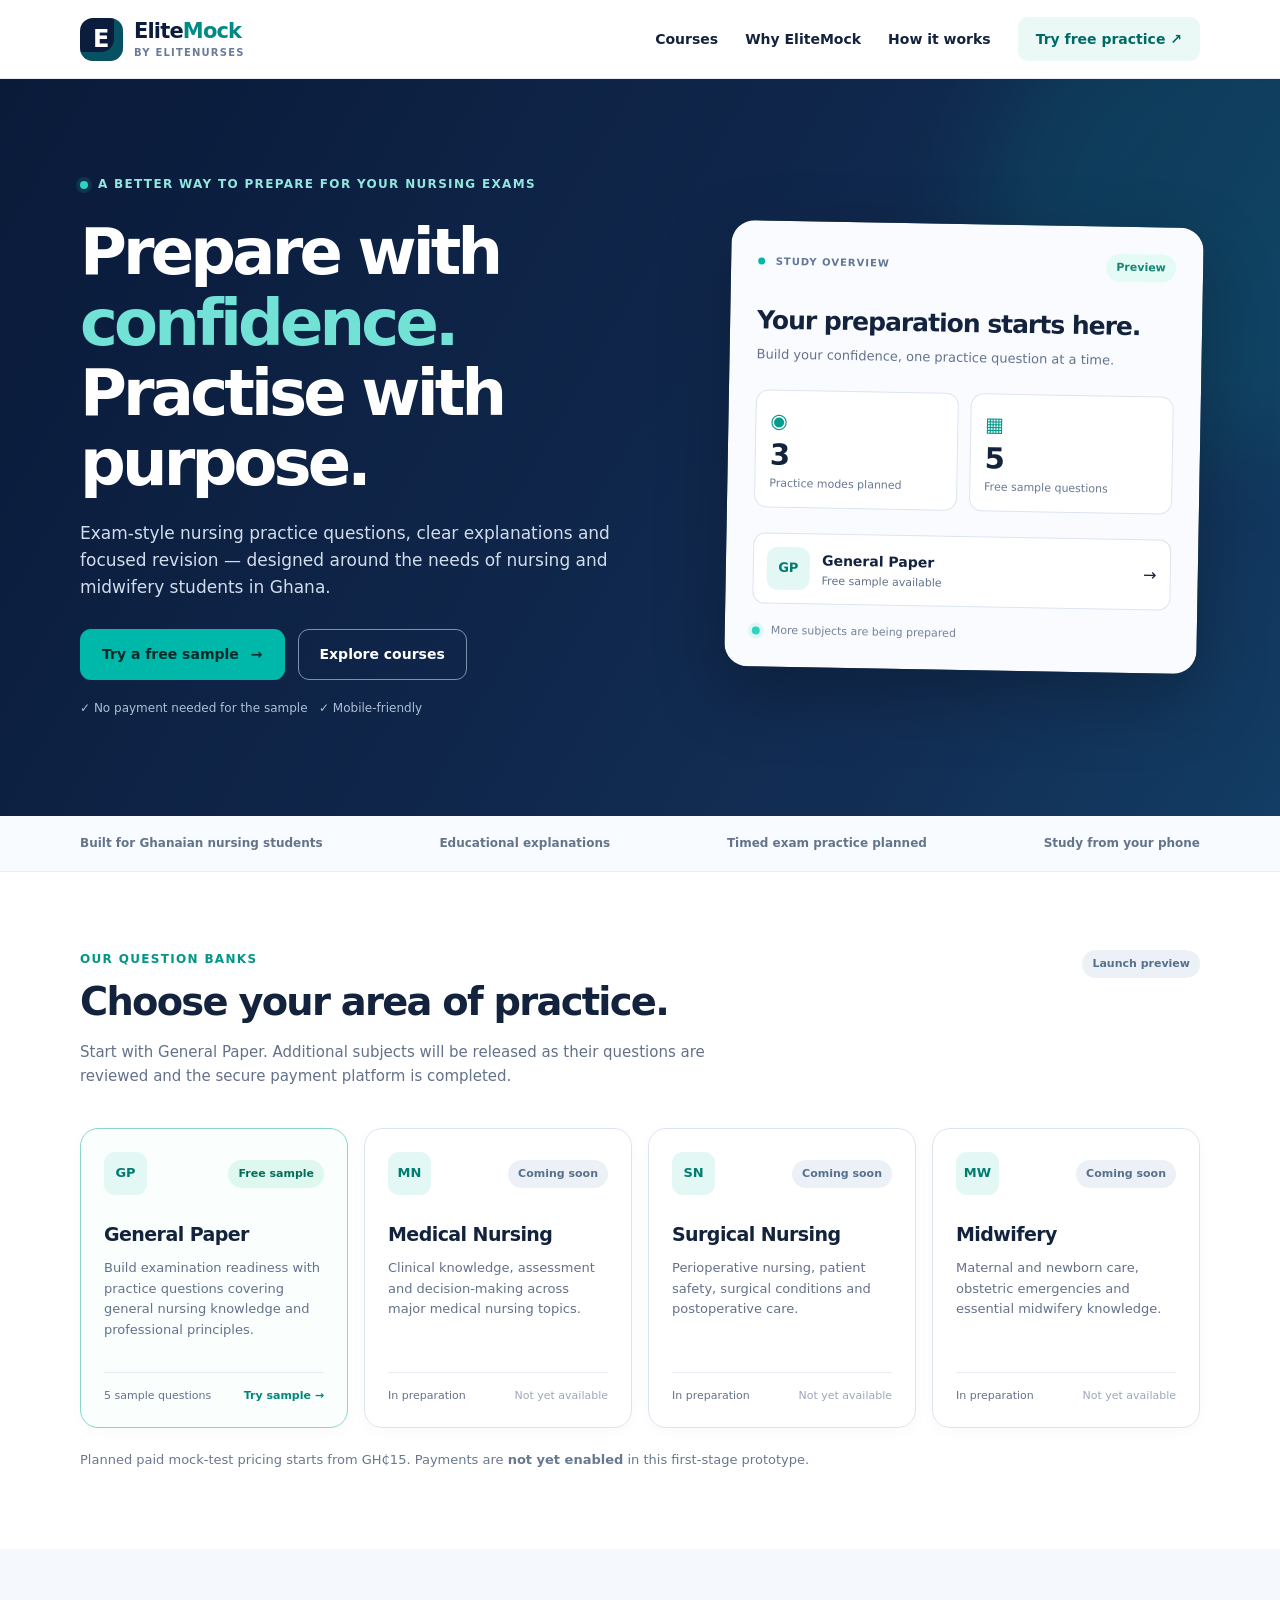
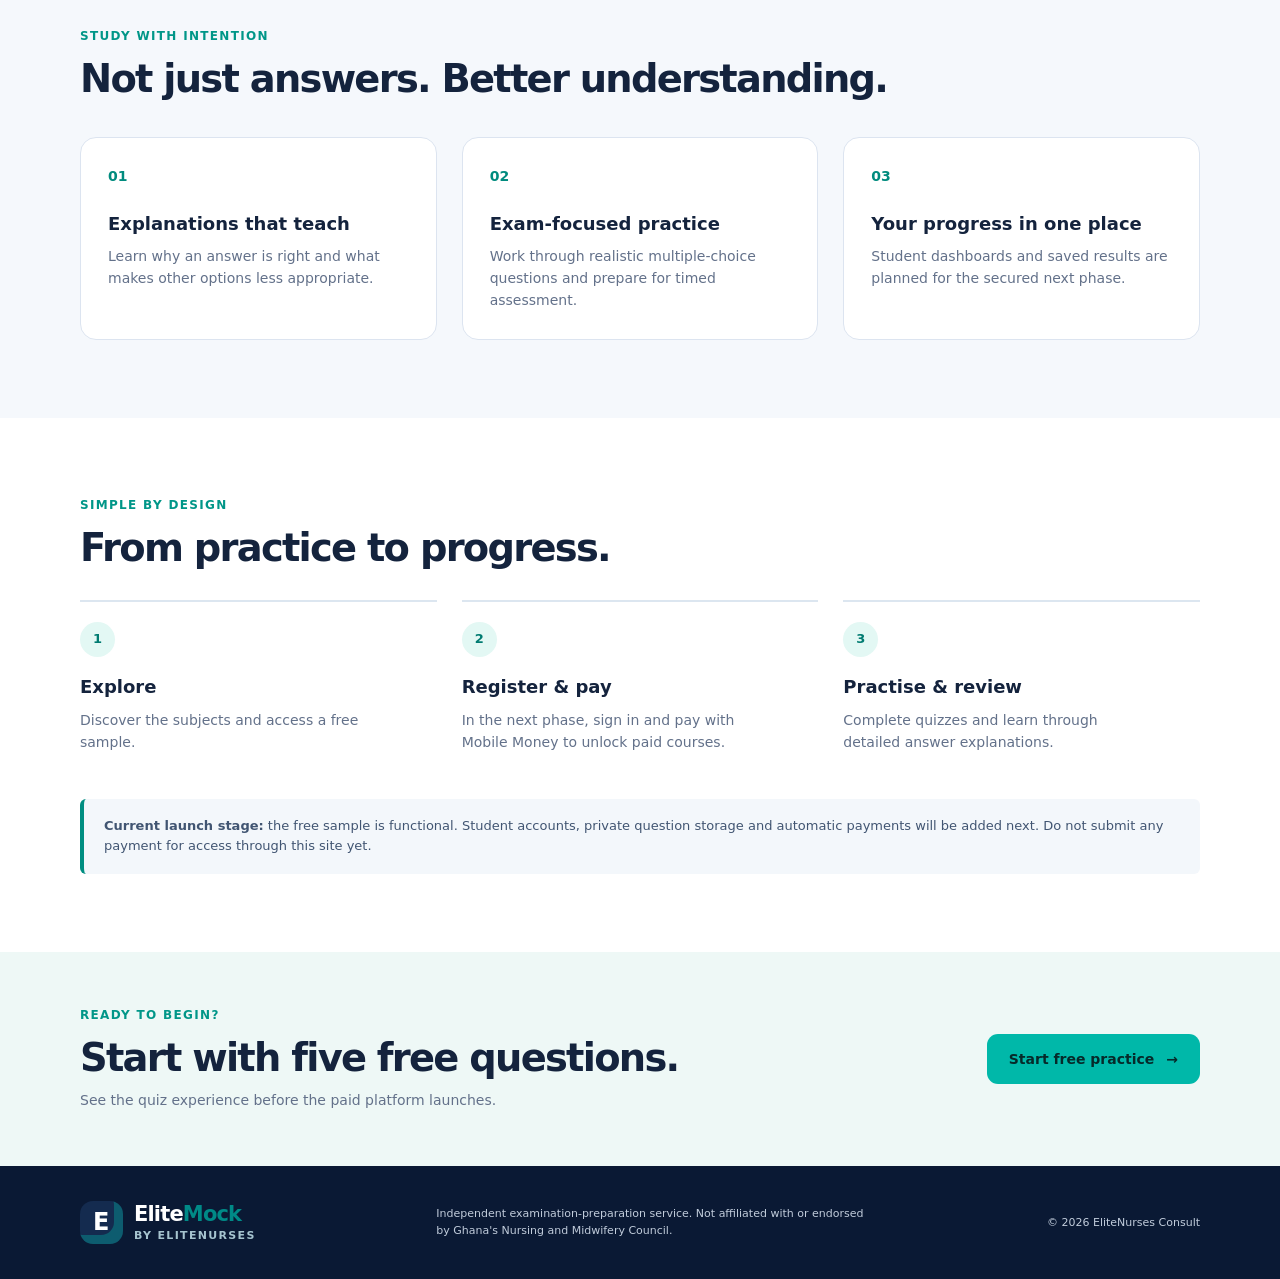
==== index.html @ 4fdc1e27 "uploaded the codes" ====
<!DOCTYPE html>
<html lang="en">
<head>
  <meta charset="UTF-8" />
  <meta name="viewport" content="width=device-width, initial-scale=1" />
  <meta name="description" content="EliteMock by EliteNurses: independent nursing licensure examination preparation with practice questions, explanations and timed mock tests." />
  <meta name="theme-color" content="#0b1c3c" />
  <title>EliteMock | Nursing Examination Practice</title>
  <link rel="stylesheet" href="style.css" />
  <script src="site.js" defer></script>
</head>
<body>
  <a class="skip-link" href="#main">Skip to content</a>
  <header class="site-header">
    <div class="wrap nav-row">
      <a class="brand" href="./index.html" aria-label="EliteMock home"><span class="brand-mark" aria-hidden="true">E</span><span class="brand-name">Elite<span>Mock</span><small>by EliteNurses</small></span></a>
      <button class="menu-toggle" type="button" aria-label="Toggle navigation" aria-expanded="false" aria-controls="main-nav"><span></span><span></span><span></span></button>
      <nav id="main-nav" class="nav-links" aria-label="Main navigation">
        <a href="#courses">Courses</a>
        <a href="#why-us">Why EliteMock</a>
        <a href="#how-it-works">How it works</a>
        <a class="nav-cta" href="./demo.html">Try free practice <span aria-hidden="true">↗</span></a>
      </nav>
    </div>
  </header>

  <main id="main">
    <section class="hero">
      <div class="wrap hero-grid">
        <div>
          <p class="eyebrow"><span class="status-dot"></span> A better way to prepare for your nursing exams</p>
          <h1>Prepare with <em>confidence.</em> Practise with purpose.</h1>
          <p class="hero-description">Exam-style nursing practice questions, clear explanations and focused revision — designed around the needs of nursing and midwifery students in Ghana.</p>
          <div class="hero-actions"><a class="btn btn-primary" href="./demo.html">Try a free sample <span aria-hidden="true">→</span></a><a class="btn btn-outline-light" href="#courses">Explore courses</a></div>
          <p class="hero-note"><span aria-hidden="true">✓</span> No payment needed for the sample&nbsp;&nbsp; <span aria-hidden="true">✓</span> Mobile-friendly</p>
        </div>
        <div class="hero-card" aria-label="Preview of EliteMock student study dashboard">
          <div class="demo-top"><span class="demo-identity"><span class="demo-dot"></span> STUDY OVERVIEW</span><span class="demo-status">Preview</span></div>
          <div class="demo-welcome">Your preparation starts here.</div>
          <div class="demo-muted">Build your confidence, one practice question at a time.</div>
          <div class="metric-grid">
            <div class="metric"><span class="metric-icon">◉</span><strong>3</strong><span>Practice modes planned</span></div>
            <div class="metric"><span class="metric-icon">▦</span><strong>5</strong><span>Free sample questions</span></div>
          </div>
          <div class="preview-course"><div class="preview-icon">GP</div><div><strong>General Paper</strong><small>Free sample available</small></div><span class="preview-chevron">→</span></div>
          <div class="demo-bottom"><span class="pulse"></span> More subjects are being prepared</div>
        </div>
      </div>
      <div class="hero-glow" aria-hidden="true"></div>
    </section>

    <section class="trust-strip" aria-label="EliteMock advantages"><div class="wrap trust-grid"><span>Built for Ghanaian nursing students</span><span>Educational explanations</span><span>Timed exam practice planned</span><span>Study from your phone</span></div></section>

    <section id="courses" class="section wrap">
      <div class="section-head"><div><p class="section-tag">OUR QUESTION BANKS</p><h2>Choose your area of practice.</h2><p class="section-description">Start with General Paper. Additional subjects will be released as their questions are reviewed and the secure payment platform is completed.</p></div><span class="section-pill">Launch preview</span></div>
      <div class="course-grid">
        <article class="course-card featured-course"><div class="course-heading"><span class="course-icon">GP</span><span class="course-badge live">Free sample</span></div><h3>General Paper</h3><p>Build examination readiness with practice questions covering general nursing knowledge and professional principles.</p><div class="course-footer"><span>5 sample questions</span><a href="./demo.html" class="course-action">Try sample <span aria-hidden="true">→</span></a></div></article>
        <article class="course-card"><div class="course-heading"><span class="course-icon">MN</span><span class="course-badge">Coming soon</span></div><h3>Medical Nursing</h3><p>Clinical knowledge, assessment and decision-making across major medical nursing topics.</p><div class="course-footer"><span>In preparation</span><span class="text-muted">Not yet available</span></div></article>
        <article class="course-card"><div class="course-heading"><span class="course-icon">SN</span><span class="course-badge">Coming soon</span></div><h3>Surgical Nursing</h3><p>Perioperative nursing, patient safety, surgical conditions and postoperative care.</p><div class="course-footer"><span>In preparation</span><span class="text-muted">Not yet available</span></div></article>
        <article class="course-card"><div class="course-heading"><span class="course-icon">MW</span><span class="course-badge">Coming soon</span></div><h3>Midwifery</h3><p>Maternal and newborn care, obstetric emergencies and essential midwifery knowledge.</p><div class="course-footer"><span>In preparation</span><span class="text-muted">Not yet available</span></div></article>
      </div>
      <p class="course-note">Planned paid mock-test pricing starts from GH₵15. Payments are <strong>not yet enabled</strong> in this first-stage prototype.</p>
    </section>

    <section id="why-us" class="section section-soft"><div class="wrap"><p class="section-tag">STUDY WITH INTENTION</p><h2>Not just answers. Better understanding.</h2><div class="feature-grid"><div class="feature"><div class="feature-symbol">01</div><h3>Explanations that teach</h3><p>Learn why an answer is right and what makes other options less appropriate.</p></div><div class="feature"><div class="feature-symbol">02</div><h3>Exam-focused practice</h3><p>Work through realistic multiple-choice questions and prepare for timed assessment.</p></div><div class="feature"><div class="feature-symbol">03</div><h3>Your progress in one place</h3><p>Student dashboards and saved results are planned for the secured next phase.</p></div></div></div></section>

    <section id="how-it-works" class="section wrap"><p class="section-tag">SIMPLE BY DESIGN</p><h2>From practice to progress.</h2><div class="steps"><div class="step"><span>1</span><h3>Explore</h3><p>Discover the subjects and access a free sample.</p></div><div class="step"><span>2</span><h3>Register & pay</h3><p>In the next phase, sign in and pay with Mobile Money to unlock paid courses.</p></div><div class="step"><span>3</span><h3>Practise & review</h3><p>Complete quizzes and learn through detailed answer explanations.</p></div></div><div class="notice"><strong>Current launch stage:</strong> the free sample is functional. Student accounts, private question storage and automatic payments will be added next. Do not submit any payment for access through this site yet.</div></section>

    <section class="cta-section"><div class="wrap cta-inner"><div><p class="section-tag">READY TO BEGIN?</p><h2>Start with five free questions.</h2><p>See the quiz experience before the paid platform launches.</p></div><a class="btn btn-primary" href="./demo.html">Start free practice <span aria-hidden="true">→</span></a></div></section>
  </main>
  <footer class="footer"><div class="wrap footer-flex"><a class="brand brand-footer" href="./index.html"><span class="brand-mark" aria-hidden="true">E</span><span class="brand-name">Elite<span>Mock</span><small>by EliteNurses</small></span></a><p>Independent examination-preparation service. Not affiliated with or endorsed by Ghana's Nursing and Midwifery Council.</p><small>© <span id="year"></span> EliteNurses Consult</small></div></footer>
</body>
</html>
---- style.css ----
:root{--navy:#0b1c3c;--navy2:#142f5b;--teal:#00b8a9;--ink:#14233d;--muted:#63718a;--line:#dce4f0;--cloud:#f5f8fd;--white:#fff;--radius:16px;--shadow:0 16px 40px rgba(8,28,66,.08)}
*,*::before,*::after{box-sizing:border-box}
html{scroll-behavior:smooth;scroll-padding-top:90px}
body{margin:0;font-family:Inter,ui-sans-serif,system-ui,-apple-system,'Segoe UI',Roboto,Arial,sans-serif;color:var(--ink);line-height:1.6;background:#fff}
a{color:inherit;text-decoration:none}
button,input{font:inherit}
button{cursor:pointer}
button:disabled{cursor:not-allowed;opacity:.45}
a:focus-visible,button:focus-visible,input:focus-visible{outline:3px solid #f7b541;outline-offset:3px}
.wrap{width:min(1120px,calc(100% - 44px));margin-inline:auto}
.skip-link{position:absolute;top:-60px;left:16px;background:#fff;color:#000;padding:10px;z-index:20}.skip-link:focus{top:12px}
.site-header{position:sticky;top:0;z-index:10;border-bottom:1px solid #e8edf5;background:rgba(255,255,255,.96);backdrop-filter:blur(16px)}
.nav-row{display:flex;justify-content:space-between;align-items:center;min-height:78px;gap:24px}
.brand{display:inline-flex;align-items:center;gap:11px;flex-shrink:0}.brand-mark{display:grid;place-items:center;width:43px;height:43px;background:var(--navy);color:#fff;border-radius:13px;font-weight:900;font-size:24px;letter-spacing:-.1em;padding-right:3px;box-shadow:inset -9px -9px 0 rgba(0,184,169,.35)}
.brand-name{font-size:21px;font-weight:850;color:var(--navy);letter-spacing:-.04em;line-height:1.1}.brand-name>span{color:#008a87}.brand-name small{display:block;font-size:10px;font-weight:600;letter-spacing:.12em;text-transform:uppercase;color:#6b7b98;margin-top:4px}
.nav-links{display:flex;align-items:center;gap:27px;font-size:14px;font-weight:650}.nav-links>a:hover,.back-link:hover{color:#007e78}.nav-cta{padding:11px 18px;background:#eaf8f6;border-radius:10px;color:#006b66}
.menu-toggle{display:none;background:transparent;border:0;padding:8px}.menu-toggle span{display:block;width:23px;height:2px;background:#182e50;margin:5px 0}.back-link{font-weight:650;font-size:14px;color:var(--navy)}
.hero{background:linear-gradient(120deg,#0a1a39,#122d54 74%,#123d64);color:white;position:relative;overflow:hidden}.hero-grid{position:relative;z-index:1;display:grid;grid-template-columns:1.12fr .88fr;gap:48px;align-items:center;padding:96px 0 98px}.hero-glow{position:absolute;width:470px;height:470px;right:-170px;top:-100px;border-radius:50%;background:#00b8a9;opacity:.12;filter:blur(50px)}
.eyebrow,.section-tag{font-size:12px;font-weight:800;letter-spacing:.11em;text-transform:uppercase}.eyebrow{display:flex;gap:10px;align-items:center;color:#93e6df}.status-dot,.pulse{display:inline-block;width:8px;height:8px;background:#2dd4bf;border-radius:50%;box-shadow:0 0 0 4px rgba(45,212,191,.13)}
h1,h2,h3,p{margin-top:0}.hero h1{font-size:clamp(40px,5vw,65px);letter-spacing:-.06em;line-height:1.1;max-width:660px;margin:23px 0 21px;font-weight:850}.hero h1 em{font-style:normal;color:#72e2d6}.hero-description{color:#d2ddec;font-size:17px;max-width:540px;margin:0 0 28px}.hero-actions{display:flex;gap:13px;flex-wrap:wrap}.btn{display:inline-flex;align-items:center;justify-content:center;gap:12px;border-radius:11px;padding:13px 21px;min-height:48px;font-weight:750;font-size:14px;border:1px solid transparent;transition:transform .15s ease,background .15s ease}.btn:hover{transform:translateY(-1px)}.btn-primary{background:#00b8a9;color:#062a2a}.btn-primary:hover{background:#2bdbc9}.btn-outline-light{color:#fff;border-color:#7b91ac}.btn-outline-light:hover{background:rgba(255,255,255,.1)}.btn-secondary{background:#fff;border-color:#ced9e8;color:var(--navy)}.hero-note{font-size:12px;color:#aebfd3;margin:19px 0 0}
.hero-card{background:#f9fbff;border:1px solid rgba(255,255,255,.23);padding:26px;border-radius:23px;color:var(--ink);box-shadow:0 25px 70px rgba(0,0,0,.25);transform:rotate(1deg)}.demo-top,.quiz-stage-top{display:flex;justify-content:space-between;align-items:center;gap:16px;font-size:12px}.demo-identity{letter-spacing:.1em;color:#627795;font-size:10px;font-weight:800}.demo-dot{display:inline-block;width:7px;height:7px;background:#00b8a9;border-radius:50%;margin-right:6px}.demo-status,.course-badge,.section-pill{display:inline-flex;background:#ecf1f7;padding:5px 10px;border-radius:30px;font-size:11px;font-weight:750;color:#57708d}.demo-status{background:#e4fbf5;color:#168572}.demo-welcome{font-size:25px;font-weight:850;letter-spacing:-.04em;margin:25px 0 4px}.demo-muted{font-size:13px;color:#64738d}.metric-grid{display:grid;grid-template-columns:repeat(2,1fr);gap:12px;margin:25px 0}.metric{background:#fff;border:1px solid var(--line);border-radius:13px;padding:14px;display:flex;flex-direction:column;gap:3px}.metric-icon{color:#009b8b;font-size:20px}.metric strong{font-size:29px;line-height:1.1}.metric span:last-child{color:#687993;font-size:11px}.preview-course{display:flex;align-items:center;gap:12px;padding:13px;border:1px solid var(--line);background:#fff;border-radius:12px}.preview-icon,.course-icon{display:grid;place-items:center;background:#e3f8f4;color:#007d70;border-radius:11px;font-weight:850;width:43px;height:43px;font-size:13px}.preview-course strong{font-size:14px}.preview-course small{display:block;color:var(--muted);font-size:11px}.preview-chevron{margin-left:auto}.demo-bottom{display:flex;align-items:center;gap:11px;font-size:11px;color:#73829a;margin-top:18px}
.trust-strip{border-bottom:1px solid #e7edf4;background:#f8fbff}.trust-grid{display:flex;gap:18px 30px;justify-content:space-between;flex-wrap:wrap;padding:18px 0;color:#64748b;font-size:12px;font-weight:650}
.section{padding-block:78px}.section-head{display:flex;justify-content:space-between;gap:20px;align-items:start}.section-tag{color:#009688;margin-bottom:10px}.section h2,.cta-section h2{font-size:clamp(27px,3vw,39px);line-height:1.2;letter-spacing:-.045em;margin-bottom:15px}.section-description{max-width:675px;color:var(--muted);font-size:15px}.section-pill{white-space:nowrap}
.course-grid{display:grid;grid-template-columns:repeat(4,minmax(0,1fr));gap:16px;margin-top:25px}.course-card{border:1px solid var(--line);padding:23px;border-radius:18px;display:flex;flex-direction:column;min-height:300px;box-shadow:0 4px 18px rgba(11,28,60,.025)}.featured-course{border-color:#8bd6cc;background:#fafffe}.course-heading{display:flex;justify-content:space-between;align-items:center;gap:8px}.course-badge{white-space:nowrap}.course-badge.live{background:#dff8ef;color:#046c5b}.course-card h3{font-size:19px;letter-spacing:-.03em;margin:24px 0 8px}.course-card p{color:var(--muted);font-size:13px;flex:1}.course-footer{display:flex;align-items:center;justify-content:space-between;gap:6px;padding-top:14px;border-top:1px solid #e7edf3;margin-top:15px;font-size:11px;color:var(--muted)}.course-action{color:#00877b;font-weight:800}.text-muted{color:#9ba8bc}.course-note{color:#68788f;font-size:13px;margin:22px 0 0}
.section-soft{background:#f5f8fc}.feature-grid{display:grid;grid-template-columns:repeat(3,minmax(0,1fr));gap:25px;margin-top:35px}.feature{background:#fff;border:1px solid var(--line);padding:27px;border-radius:16px}.feature-symbol{font-size:14px;font-weight:850;color:#008b7e;margin-bottom:22px}.feature h3{font-size:18px;margin-bottom:6px}.feature p{color:var(--muted);font-size:14px;margin:0}
.steps{display:grid;grid-template-columns:repeat(3,1fr);gap:25px;margin-top:29px}.step{border-top:2px solid #dce6f0;padding-top:20px}.step>span{display:grid;place-items:center;background:#e3f8f4;color:#007b71;width:35px;height:35px;border-radius:50%;font-weight:800;font-size:13px}.step h3{margin:16px 0 7px;font-size:18px}.step p{color:var(--muted);font-size:14px;max-width:280px}.notice{padding:17px 20px;margin-top:31px;background:#f3f7fb;border-left:4px solid #008e81;border-radius:6px;font-size:13px;color:#415572}
.cta-section{background:#eef8f6}.cta-inner{display:flex;align-items:center;justify-content:space-between;gap:25px;padding-block:54px}.cta-inner h2{margin:0 0 8px}.cta-inner p:last-child{margin:0;color:var(--muted);font-size:14px}
.footer{background:#0a1934;color:#c1ccdb;padding-block:35px}.footer-flex{display:flex;align-items:center;justify-content:space-between;gap:26px}.footer .brand-mark{background:#142b4f}.footer .brand-name{color:#fff}.footer p{font-size:11px;max-width:430px;margin:0}.footer small{font-size:11px}.footer .brand-name small{color:#a6c4cf}
.demo-main{background:#f5f8fc;min-height:calc(100vh - 175px)}.quiz-wrap{max-width:810px;padding-top:55px;padding-bottom:55px}.quiz-intro h1{font-size:clamp(28px,4vw,40px);letter-spacing:-.045em;line-height:1.2;margin-bottom:9px}.quiz-intro p:not(.section-tag){color:var(--muted);font-size:14px}.quiz-shell{background:white;border:1px solid #dce5f1;border-radius:20px;box-shadow:var(--shadow);margin-top:26px}.quiz-stage{padding:clamp(20px,4vw,40px)}.quiz-stage[hidden],.quiz-stage-top [hidden],[hidden]{display:none!important}.quiz-stage h2{font-size:clamp(21px,3vw,27px);line-height:1.3;letter-spacing:-.035em;margin-top:25px}.quiz-stage p{color:#5a6b85}.quiz-stage-top{color:var(--muted)}.quiz-progress-track{width:100%;height:7px;background:#e8eef5;border-radius:100px;overflow:hidden;margin:22px 0 27px}.quiz-progress-fill{height:100%;width:20%;background:#009a8b;transition:width .2s}.demo-question-title{font-size:21px!important;margin:0 0 24px!important}.demo-options{padding:0;border:0;display:grid;gap:12px}.answer-option{display:flex;align-items:center;gap:13px;padding:15px 17px;border:1px solid #d6e1ec;border-radius:12px;cursor:pointer;font-size:14px}.answer-option:hover{border-color:#4eb6ad}.answer-option:has(input:checked){background:#ecfbf8;border-color:#009c8e}.answer-option input{accent-color:#008c80;width:17px;height:17px;flex-shrink:0}.answer-letter{display:grid;place-items:center;width:28px;height:28px;border-radius:8px;background:#eef3f9;color:#486480;font-weight:800;flex-shrink:0}.quiz-controls{display:flex;gap:12px;justify-content:space-between;flex-wrap:wrap;margin-top:30px}.score-large{font-size:35px;font-weight:850;color:#078b7d;margin:7px 0}.review-list{margin-top:25px;display:grid;gap:16px}.review-item{border:1px solid var(--line);border-radius:12px;padding:20px}.review-item h3{font-size:15px;margin:0 0 12px}.review-item p{font-size:13px;margin:7px 0}.review-item .answer-good{color:#087b59;font-weight:700}.review-item .answer-bad{color:#ad3346;font-weight:700}.review-item .explanation{color:#61748c;font-size:12px}.disclaimer{font-size:12px;color:#697c92;margin-top:20px}.visually-hidden{position:absolute;width:1px;height:1px;padding:0;margin:-1px;overflow:hidden;clip:rect(0,0,0,0);white-space:nowrap;border:0}
@media(max-width:1040px){.course-grid{grid-template-columns:repeat(2,minmax(0,1fr))}.hero-grid{gap:26px}}
@media(max-width:760px){.wrap{width:min(100% - 32px,1120px)}.nav-row{min-height:70px}.menu-toggle{display:block}.nav-links{display:none;position:absolute;top:70px;left:0;right:0;background:#fff;padding:16px 22px;border-bottom:1px solid #e8edf5;box-shadow:0 10px 15px rgba(0,0,0,.06);flex-direction:column;align-items:stretch;gap:12px}.nav-links.is-open{display:flex}.nav-links>a{padding:9px}.nav-links .nav-cta{text-align:center}.hero-grid{grid-template-columns:1fr;padding:66px 0}.hero-card{transform:none;max-width:490px}.hero h1{font-size:clamp(38px,8vw,55px)}.section{padding-block:58px}.feature-grid,.steps{grid-template-columns:1fr;gap:14px}.cta-inner,.footer-flex{flex-direction:column;align-items:flex-start}.footer-flex{gap:18px}.trust-grid{gap:10px 20px}.trust-grid span{width:calc(50% - 12px)}}
@media(max-width:480px){.hero-card{padding:18px}.course-grid{grid-template-columns:1fr}.section-head{flex-direction:column;gap:4px}.course-card{min-height:250px}.hero-actions .btn{width:100%}.quiz-stage{padding:20px}.quiz-controls .btn{flex:1}.brand-name{font-size:19px}}
@media(prefers-reduced-motion:reduce){html{scroll-behavior:auto}*{transition:none!important}}
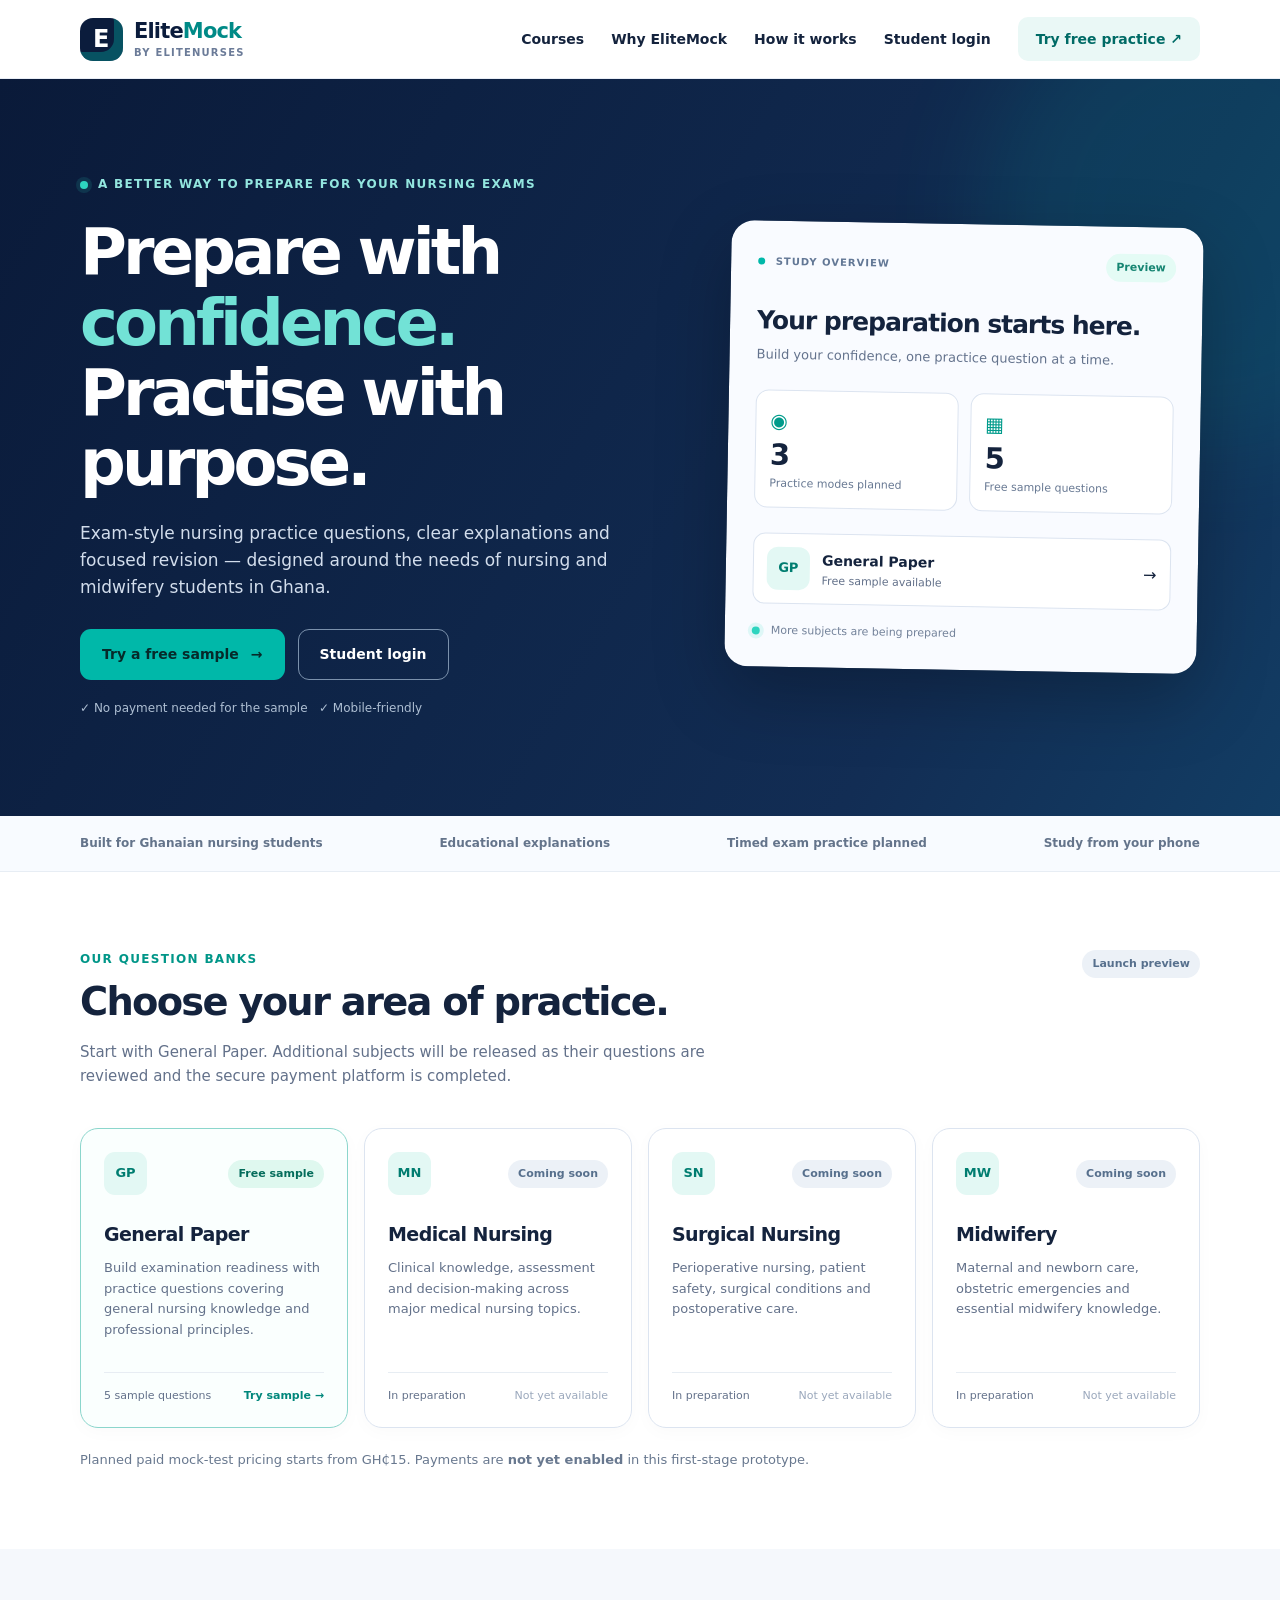
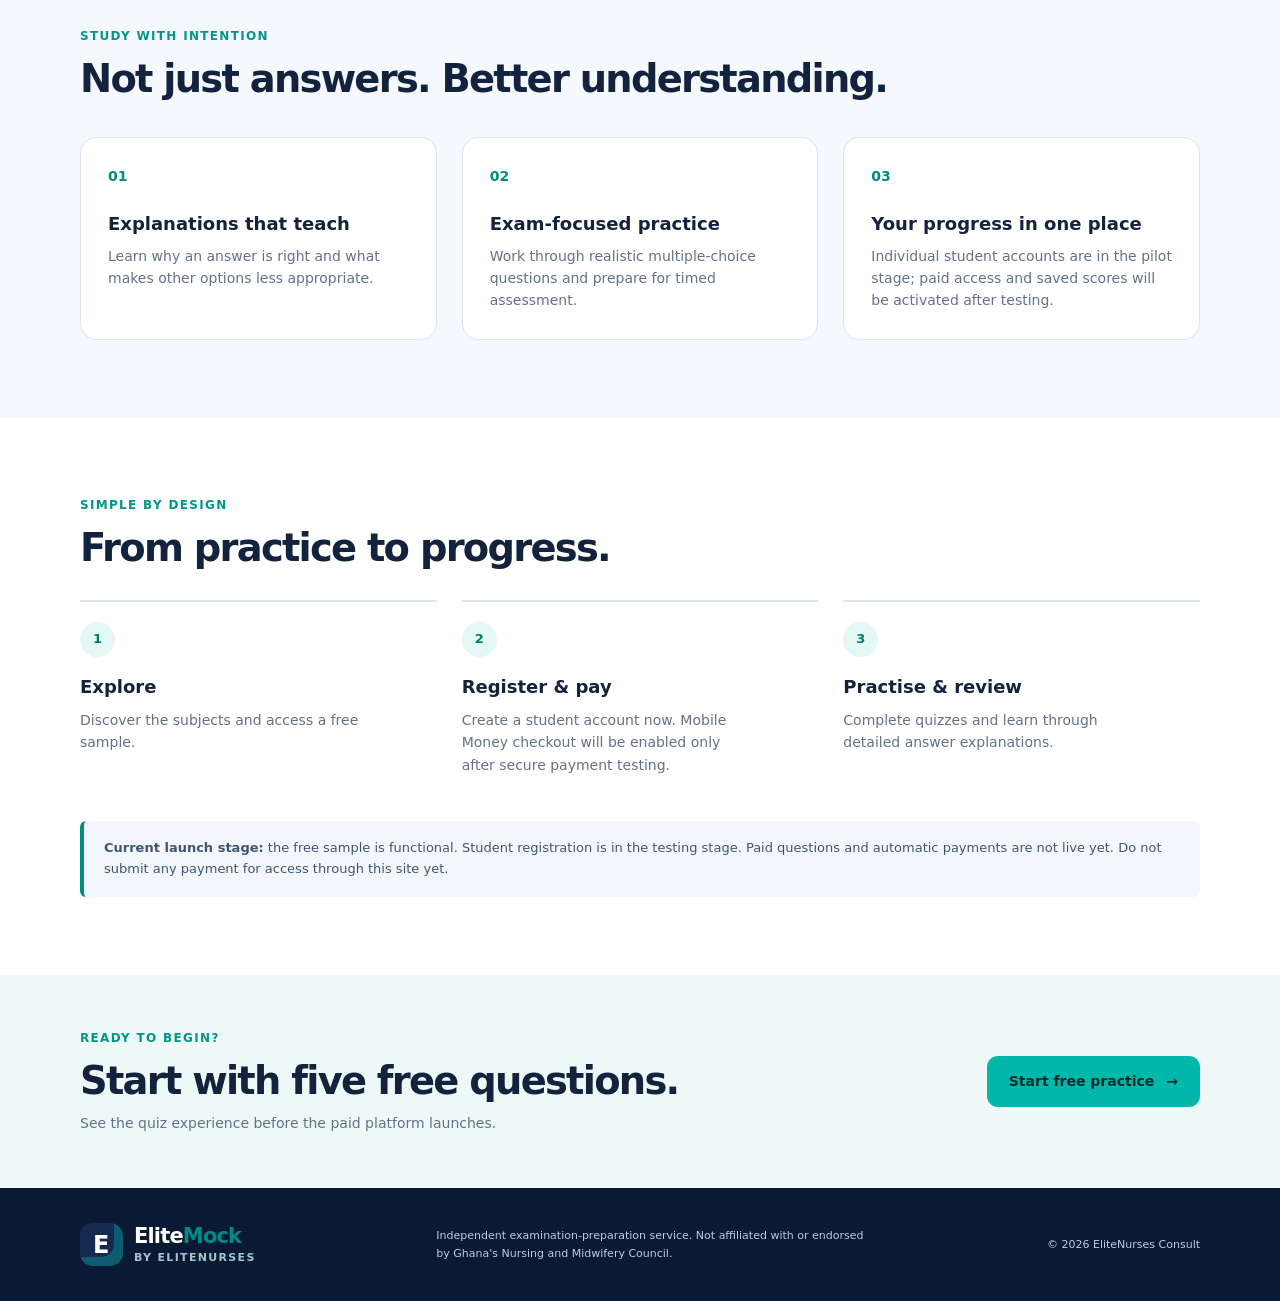
==== commit 6465f4f2: "updated the code" ====
--- a/index.html
+++ b/index.html
@@ -19,6 +19,7 @@
         <a href="#courses">Courses</a>
         <a href="#why-us">Why EliteMock</a>
         <a href="#how-it-works">How it works</a>
+        <a href="./auth.html">Student login</a>
         <a class="nav-cta" href="./demo.html">Try free practice <span aria-hidden="true">↗</span></a>
       </nav>
     </div>
@@ -31,7 +32,7 @@
           <p class="eyebrow"><span class="status-dot"></span> A better way to prepare for your nursing exams</p>
           <h1>Prepare with <em>confidence.</em> Practise with purpose.</h1>
           <p class="hero-description">Exam-style nursing practice questions, clear explanations and focused revision — designed around the needs of nursing and midwifery students in Ghana.</p>
-          <div class="hero-actions"><a class="btn btn-primary" href="./demo.html">Try a free sample <span aria-hidden="true">→</span></a><a class="btn btn-outline-light" href="#courses">Explore courses</a></div>
+          <div class="hero-actions"><a class="btn btn-primary" href="./demo.html">Try a free sample <span aria-hidden="true">→</span></a><a class="btn btn-outline-light" href="./auth.html">Student login</a></div>
           <p class="hero-note"><span aria-hidden="true">✓</span> No payment needed for the sample&nbsp;&nbsp; <span aria-hidden="true">✓</span> Mobile-friendly</p>
         </div>
         <div class="hero-card" aria-label="Preview of EliteMock student study dashboard">
@@ -62,9 +63,9 @@
       <p class="course-note">Planned paid mock-test pricing starts from GH₵15. Payments are <strong>not yet enabled</strong> in this first-stage prototype.</p>
     </section>
 
-    <section id="why-us" class="section section-soft"><div class="wrap"><p class="section-tag">STUDY WITH INTENTION</p><h2>Not just answers. Better understanding.</h2><div class="feature-grid"><div class="feature"><div class="feature-symbol">01</div><h3>Explanations that teach</h3><p>Learn why an answer is right and what makes other options less appropriate.</p></div><div class="feature"><div class="feature-symbol">02</div><h3>Exam-focused practice</h3><p>Work through realistic multiple-choice questions and prepare for timed assessment.</p></div><div class="feature"><div class="feature-symbol">03</div><h3>Your progress in one place</h3><p>Student dashboards and saved results are planned for the secured next phase.</p></div></div></div></section>
+    <section id="why-us" class="section section-soft"><div class="wrap"><p class="section-tag">STUDY WITH INTENTION</p><h2>Not just answers. Better understanding.</h2><div class="feature-grid"><div class="feature"><div class="feature-symbol">01</div><h3>Explanations that teach</h3><p>Learn why an answer is right and what makes other options less appropriate.</p></div><div class="feature"><div class="feature-symbol">02</div><h3>Exam-focused practice</h3><p>Work through realistic multiple-choice questions and prepare for timed assessment.</p></div><div class="feature"><div class="feature-symbol">03</div><h3>Your progress in one place</h3><p>Individual student accounts are in the pilot stage; paid access and saved scores will be activated after testing.</p></div></div></div></section>
 
-    <section id="how-it-works" class="section wrap"><p class="section-tag">SIMPLE BY DESIGN</p><h2>From practice to progress.</h2><div class="steps"><div class="step"><span>1</span><h3>Explore</h3><p>Discover the subjects and access a free sample.</p></div><div class="step"><span>2</span><h3>Register & pay</h3><p>In the next phase, sign in and pay with Mobile Money to unlock paid courses.</p></div><div class="step"><span>3</span><h3>Practise & review</h3><p>Complete quizzes and learn through detailed answer explanations.</p></div></div><div class="notice"><strong>Current launch stage:</strong> the free sample is functional. Student accounts, private question storage and automatic payments will be added next. Do not submit any payment for access through this site yet.</div></section>
+    <section id="how-it-works" class="section wrap"><p class="section-tag">SIMPLE BY DESIGN</p><h2>From practice to progress.</h2><div class="steps"><div class="step"><span>1</span><h3>Explore</h3><p>Discover the subjects and access a free sample.</p></div><div class="step"><span>2</span><h3>Register & pay</h3><p>Create a student account now. Mobile Money checkout will be enabled only after secure payment testing.</p></div><div class="step"><span>3</span><h3>Practise & review</h3><p>Complete quizzes and learn through detailed answer explanations.</p></div></div><div class="notice"><strong>Current launch stage:</strong> the free sample is functional. Student registration is in the testing stage. Paid questions and automatic payments are not live yet. Do not submit any payment for access through this site yet.</div></section>
 
     <section class="cta-section"><div class="wrap cta-inner"><div><p class="section-tag">READY TO BEGIN?</p><h2>Start with five free questions.</h2><p>See the quiz experience before the paid platform launches.</p></div><a class="btn btn-primary" href="./demo.html">Start free practice <span aria-hidden="true">→</span></a></div></section>
   </main>
--- a/style.css
+++ b/style.css
@@ -31,3 +31,21 @@
 @media(max-width:760px){.wrap{width:min(100% - 32px,1120px)}.nav-row{min-height:70px}.menu-toggle{display:block}.nav-links{display:none;position:absolute;top:70px;left:0;right:0;background:#fff;padding:16px 22px;border-bottom:1px solid #e8edf5;box-shadow:0 10px 15px rgba(0,0,0,.06);flex-direction:column;align-items:stretch;gap:12px}.nav-links.is-open{display:flex}.nav-links>a{padding:9px}.nav-links .nav-cta{text-align:center}.hero-grid{grid-template-columns:1fr;padding:66px 0}.hero-card{transform:none;max-width:490px}.hero h1{font-size:clamp(38px,8vw,55px)}.section{padding-block:58px}.feature-grid,.steps{grid-template-columns:1fr;gap:14px}.cta-inner,.footer-flex{flex-direction:column;align-items:flex-start}.footer-flex{gap:18px}.trust-grid{gap:10px 20px}.trust-grid span{width:calc(50% - 12px)}}
 @media(max-width:480px){.hero-card{padding:18px}.course-grid{grid-template-columns:1fr}.section-head{flex-direction:column;gap:4px}.course-card{min-height:250px}.hero-actions .btn{width:100%}.quiz-stage{padding:20px}.quiz-controls .btn{flex:1}.brand-name{font-size:19px}}
 @media(prefers-reduced-motion:reduce){html{scroll-behavior:auto}*{transition:none!important}}
+
+/* Phase 2: authentication and student account dashboard */
+.account-main{min-height:calc(100vh - 160px);background:#f5f8fc;padding:60px 20px 76px}
+.account-card{max-width:480px;margin:0 auto;background:white;border:1px solid var(--line);border-radius:20px;box-shadow:var(--shadow);padding:clamp(22px,5vw,38px)}
+.account-card h1,.dashboard-wrap h1{font-size:clamp(28px,4vw,37px);letter-spacing:-.04em;line-height:1.2;margin-bottom:9px}
+.account-subtitle{color:var(--muted);font-size:14px;margin:0 0 22px}
+.account-tabs{display:flex;gap:8px;margin-bottom:20px;padding:5px;background:#edf2f8;border-radius:12px}
+.tab{flex:1;padding:11px;border:0;border-radius:9px;background:transparent;font-size:14px;color:#51627d;font-weight:700}
+.tab.is-active{background:white;color:#0b1c3c;box-shadow:0 2px 7px rgba(0,0,0,.05)}
+.field{display:grid;gap:7px;margin:14px 0}.field[hidden]{display:none}.field label{font-size:13px;font-weight:750}
+.field input{width:100%;padding:13px;border:1px solid #cbd7e6;border-radius:10px;font-size:16px}
+.account-submit{width:100%;margin-top:13px}.inline-action{display:block;background:transparent;border:0;color:#056f6a;font-weight:700;padding:11px 0;font-size:13px}
+.form-message{font-size:13px;font-weight:600;white-space:pre-wrap;color:#116d5b;margin:11px 0}.form-message.error{color:#ac3545}
+.account-note{font-size:12px;color:#566880;border-left:3px solid #c6d6e9;padding:12px;background:#f6f9fd;margin:17px 0 0}
+.dashboard-wrap{max-width:900px;margin:0 auto}.dashboard-banner{border:1px solid #c3dcd5;background:#eaf9f3;border-radius:14px;padding:18px;margin:18px 0 32px;font-size:14px}.dashboard-banner p{margin:4px 0 0;color:#45685c}
+.dashboard-wrap h2{font-size:23px;letter-spacing:-.03em}.dashboard-courses{display:grid;grid-template-columns:repeat(2,minmax(0,1fr));gap:16px}
+.dashboard-course{background:#fff;border:1px solid var(--line);border-radius:15px;padding:20px}.dashboard-course h3{margin:0 0 6px;font-size:18px}.dashboard-course p{font-size:13px;color:var(--muted);min-height:48px}.dashboard-actions{display:flex;gap:12px;flex-wrap:wrap;margin-top:28px}
+@media(max-width:620px){.dashboard-courses{grid-template-columns:1fr}.account-main{padding:30px 16px 50px}}
